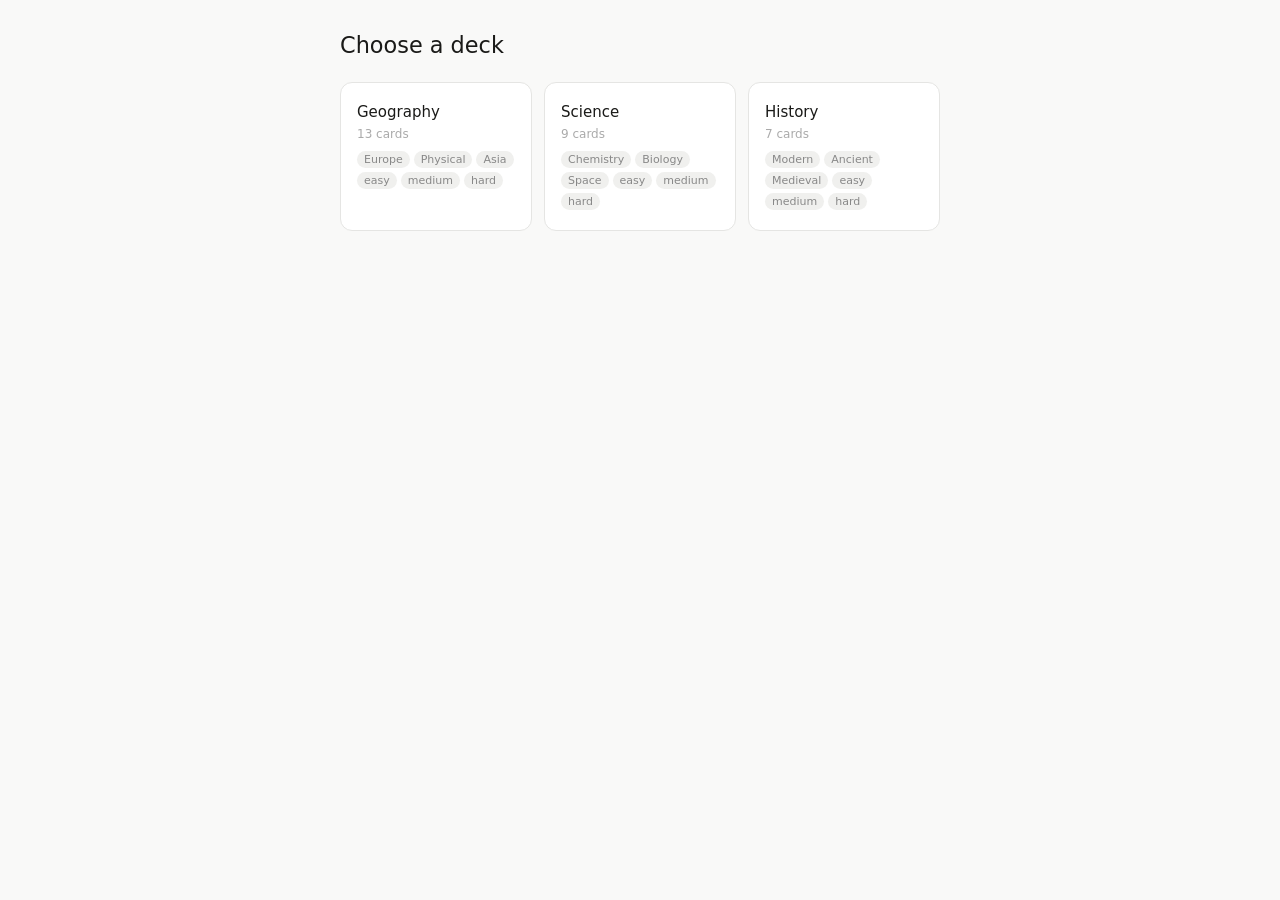
==== index.html @ 51990475 "new update" ====
<!DOCTYPE html>
<html lang="en">
<head>
  <meta charset="UTF-8">
  <meta name="viewport" content="width=device-width, initial-scale=1.0">
  <title>Flashcards</title>
  <link rel="stylesheet" href="style.css">
</head>
<body>
<div id="app">

  <!-- Screen 1: Deck picker -->
  <div id="deckPicker">
    <h1>Choose a deck</h1>
    <div class="deck-grid" id="deckGrid"></div>
  </div>

  <!-- Screen 2: Filter picker -->
  <div id="filterPicker" style="display:none">
    <div class="topbar">
      <button class="back-btn" onclick="showPicker()">← Decks</button>
      <span id="filterDeckTitle"></span>
    </div>
    <div class="filter-section">
      <div class="filter-heading">Group</div>
      <div class="filter-chips" id="groupChips"></div>
    </div>
    <div class="filter-section">
      <div class="filter-heading">Difficulty</div>
      <div class="filter-chips" id="difficultyChips"></div>
    </div>
    <div class="filter-footer">
      <span id="filterCount" class="filter-count"></span>
      <button class="start-btn" id="startBtn" onclick="startFiltered()">Start</button>
    </div>
  </div>

  <!-- Screen 3: Study view -->
  <div id="studyView" style="display:none">
    <div class="topbar">
      <button class="back-btn" onclick="showFilterPicker()">← Filters</button>
      <span id="deckCount"></span>
    </div>
    <div class="progress-wrap">
      <div class="progress-bar"><div class="progress-fill" id="pFill" style="width:0%"></div></div>
      <span class="progress-label" id="pLabel">0 / 0</span>
    </div>
    <div id="cardArea">
      <div class="scene" onclick="flip()">
        <div class="card-inner" id="cardInner">
          <div class="card-face front">
            <div class="card-meta" id="cardMeta"></div>
            <div class="card-label">question</div>
            <div class="card-text" id="frontText"></div>
          </div>
          <div class="card-face back">
            <div class="card-meta"></div>
            <div class="card-label">answer</div>
            <div class="card-text" id="backText"></div>
          </div>
        </div>
      </div>

      <div class="card-actions">
        <button class="thumb-btn" id="thumbUp"   onclick="thumb('up')"   title="Good card">
          <svg width="16" height="16" viewBox="0 0 24 24" fill="none" stroke="currentColor" stroke-width="2" stroke-linecap="round" stroke-linejoin="round"><path d="M14 9V5a3 3 0 0 0-3-3l-4 9v11h11.28a2 2 0 0 0 2-1.7l1.38-9a2 2 0 0 0-2-2.3H14z"/><path d="M7 22H4a2 2 0 0 1-2-2v-7a2 2 0 0 1 2-2h3"/></svg>
        </button>
        <button class="thumb-btn" id="thumbDown" onclick="thumb('down')" title="Flag this card">
          <svg width="16" height="16" viewBox="0 0 24 24" fill="none" stroke="currentColor" stroke-width="2" stroke-linecap="round" stroke-linejoin="round"><path d="M10 15v4a3 3 0 0 0 3 3l4-9V2H5.72a2 2 0 0 0-2 1.7l-1.38 9a2 2 0 0 0 2 2.3H10z"/><path d="M17 2h2.67A2.31 2.31 0 0 1 22 4v7a2.31 2.31 0 0 1-2.33 2H17"/></svg>
        </button>
      </div>

      <div class="flag-panel" id="flagPanel" style="display:none">
        <label class="flag-label">What's wrong with this card?</label>
        <textarea id="flagNote" class="flag-textarea" placeholder="e.g. The answer seems incorrect, or the question is ambiguous…" rows="3"></textarea>
        <div class="flag-actions">
          <button class="flag-cancel" onclick="cancelFlag()">Cancel</button>
          <button class="flag-submit" onclick="submitFlag()">Submit flag</button>
        </div>
      </div>

      <p class="hint" id="hintText">Click the card to reveal the answer</p>
      <div class="controls">
        <button class="nav-btn" id="prevBtn" onclick="prev()">← Prev</button>
        <span id="cardNum"></span>
        <button class="nav-btn" id="nextBtn" onclick="next()">Next →</button>
      </div>
      <div class="rating-row" id="ratingRow" style="display:none">
        <button class="rating-btn hard" onclick="rate('hard')">Hard</button>
        <button class="rating-btn ok"   onclick="rate('ok')">OK</button>
        <button class="rating-btn good" onclick="rate('good')">Got it</button>
      </div>
    </div>

    <div id="summary" style="display:none">
      <div class="summary">
        <h2>Deck complete</h2>
        <p>Here's how you did:</p>
        <div class="stat-grid">
          <div class="stat"><div class="stat-n" id="sGood">0</div><div class="stat-l">Got it</div></div>
          <div class="stat"><div class="stat-n" id="sOk">0</div><div class="stat-l">OK</div></div>
          <div class="stat"><div class="stat-n" id="sHard">0</div><div class="stat-l">Hard</div></div>
        </div>
        <div id="flagSummary" style="display:none">
          <p class="flag-summary-label">You flagged <span id="flagCount">0</span> card(s) for review.</p>
          <button class="export-btn" onclick="exportFlags()">Download flagged cards</button>
        </div>
        <div class="summary-actions">
          <button class="restart-btn" onclick="restart()">Study again</button>
          <button class="restart-btn" onclick="showFilterPicker()">Change filters</button>
          <button class="restart-btn" onclick="showPicker()">All decks</button>
        </div>
      </div>
    </div>
  </div>

</div>
<script src="app.js"></script>
</body>
</html>
---- style.css ----
*, *::before, *::after { box-sizing: border-box; margin: 0; padding: 0; }

body {
  font-family: system-ui, -apple-system, sans-serif;
  background: #f9f9f8;
  color: #1a1a18;
  min-height: 100vh;
  display: flex;
  align-items: flex-start;
  justify-content: center;
  padding: 2rem 1rem;
}

#app { width: 100%; max-width: 600px; }

/* Deck picker */
#deckPicker h1 { font-size: 1.4rem; font-weight: 500; margin-bottom: 1.5rem; }

.deck-grid {
  display: grid;
  grid-template-columns: repeat(auto-fill, minmax(160px, 1fr));
  gap: 12px;
}

.deck-tile {
  border: 1px solid #e5e5e3;
  border-radius: 12px;
  background: #fff;
  padding: 1.25rem 1rem;
  cursor: pointer;
  transition: background 0.15s, border-color 0.15s;
  text-align: left;
}
.deck-tile:hover          { background: #f5f5f3; border-color: #ccc; }
.deck-tile-name           { font-size: 15px; font-weight: 500; color: #1a1a18; margin-bottom: 6px; }
.deck-tile-count          { font-size: 12px; color: #aaa; }
.deck-tile-tags           { display: flex; flex-wrap: wrap; gap: 4px; margin-top: 10px; }
.deck-tile-tag            { font-size: 11px; padding: 2px 7px; border-radius: 20px; background: #f0f0ee; color: #888; }

/* Filter picker */
#filterPicker { }

.filter-section           { margin-bottom: 1.75rem; }
.filter-heading           { font-size: 11px; text-transform: uppercase; letter-spacing: 0.08em; color: #aaa; margin-bottom: 0.6rem; }
.filter-chips             { display: flex; flex-wrap: wrap; gap: 8px; }

.chip {
  padding: 6px 14px;
  border: 1px solid #e5e5e3;
  border-radius: 20px;
  background: #fff;
  color: #555;
  font-size: 13px;
  cursor: pointer;
  transition: all 0.15s;
  user-select: none;
}
.chip:hover               { border-color: #ccc; background: #f5f5f3; }
.chip.selected            { background: #1a1a18; border-color: #1a1a18; color: #fff; }
.chip.diff-easy           { }
.chip.diff-easy.selected  { background: #1D9E75; border-color: #1D9E75; color: #fff; }
.chip.diff-medium.selected{ background: #BA7517; border-color: #BA7517; color: #fff; }
.chip.diff-hard.selected  { background: #D85A30; border-color: #D85A30; color: #fff; }

.filter-footer {
  display: flex;
  align-items: center;
  justify-content: space-between;
  padding-top: 1rem;
  border-top: 1px solid #e5e5e3;
  margin-top: 0.5rem;
}

.filter-count { font-size: 13px; color: #aaa; }
.filter-count span { color: #1a1a18; font-weight: 500; }

.start-btn {
  padding: 9px 28px;
  border: 1px solid #1a1a18;
  border-radius: 8px;
  background: #1a1a18;
  color: #fff;
  font-size: 14px;
  cursor: pointer;
  transition: opacity 0.15s;
}
.start-btn:hover    { opacity: 0.85; }
.start-btn:disabled { opacity: 0.3; cursor: default; }

/* Topbar */
.topbar {
  display: flex;
  align-items: center;
  justify-content: space-between;
  margin-bottom: 1.5rem;
}
.topbar span { font-size: 12px; color: #aaa; }

.back-btn {
  font-size: 14px; padding: 6px 12px;
  border: 1px solid #ddd; border-radius: 8px;
  background: #fff; color: #1a1a18; cursor: pointer;
}
.back-btn:hover { background: #f5f5f3; }

/* Progress bar */
.progress-wrap  { display: flex; align-items: center; gap: 10px; margin-bottom: 1.5rem; }
.progress-bar   { flex: 1; height: 4px; background: #e5e5e3; border-radius: 2px; overflow: hidden; }
.progress-fill  { height: 100%; background: #888; border-radius: 2px; transition: width 0.3s; }
.progress-label { font-size: 12px; color: #888; white-space: nowrap; }

/* Card */
.scene {
  width: 100%; height: 220px;
  perspective: 1000px;
  cursor: pointer;
  margin-bottom: 0.75rem;
}
.card-inner {
  position: relative; width: 100%; height: 100%;
  transform-style: preserve-3d;
  transition: transform 0.5s cubic-bezier(.4,0,.2,1);
}
.card-inner.flipped { transform: rotateY(180deg); }
.card-face {
  position: absolute; inset: 0;
  backface-visibility: hidden; -webkit-backface-visibility: hidden;
  border: 1px solid #e5e5e3; border-radius: 12px; background: #fff;
  display: flex; flex-direction: column;
  align-items: center; justify-content: center;
  padding: 1.5rem 2rem; text-align: center;
}
.card-face.back      { transform: rotateY(180deg); background: #f5f5f3; }
.card-meta           { display: flex; gap: 6px; margin-bottom: 0.6rem; min-height: 20px; }
.card-meta-tag       { font-size: 11px; padding: 2px 8px; border-radius: 20px; background: #f0f0ee; color: #888; }
.card-meta-tag.easy  { background: #e8f8f2; color: #1D9E75; }
.card-meta-tag.medium{ background: #fef3e2; color: #BA7517; }
.card-meta-tag.hard  { background: #fdf0eb; color: #D85A30; }
.card-label          { font-size: 11px; color: #aaa; text-transform: uppercase; letter-spacing: 0.08em; margin-bottom: 0.6rem; }
.card-text           { font-size: 1.2rem; color: #1a1a18; line-height: 1.5; }

/* Thumbs */
.card-actions { display: flex; justify-content: flex-end; gap: 6px; margin-bottom: 0.75rem; }
.thumb-btn {
  width: 32px; height: 32px;
  border: 1px solid #e5e5e3; border-radius: 8px;
  background: #fff; color: #bbb;
  display: flex; align-items: center; justify-content: center;
  cursor: pointer; transition: all 0.15s;
}
.thumb-btn:hover       { border-color: #ccc; color: #888; background: #f5f5f3; }
.thumb-btn.active-up   { border-color: #1D9E75; color: #1D9E75; background: #f0faf6; }
.thumb-btn.active-down { border-color: #D85A30; color: #D85A30; background: #fdf3ef; }

/* Flag panel */
.flag-panel {
  border: 1px solid #e5e5e3; border-radius: 10px;
  background: #fff; padding: 1rem; margin-bottom: 0.75rem;
}
.flag-label    { font-size: 13px; color: #555; display: block; margin-bottom: 8px; }
.flag-textarea {
  width: 100%; font-size: 13px; font-family: inherit;
  border: 1px solid #e5e5e3; border-radius: 8px;
  padding: 8px 10px; resize: vertical; color: #1a1a18;
  background: #f9f9f8; outline: none;
}
.flag-textarea:focus { border-color: #bbb; }
.flag-actions  { display: flex; gap: 8px; justify-content: flex-end; margin-top: 8px; }
.flag-cancel   { font-size: 13px; padding: 6px 14px; border: 1px solid #ddd; border-radius: 7px; background: #fff; color: #888; cursor: pointer; }
.flag-cancel:hover { background: #f5f5f3; }
.flag-submit   { font-size: 13px; padding: 6px 14px; border: 1px solid #D85A30; border-radius: 7px; background: #fff; color: #D85A30; cursor: pointer; }
.flag-submit:hover { background: #fdf3ef; }

/* Hint & nav */
.hint { font-size: 12px; color: #aaa; margin-bottom: 1.25rem; text-align: center; }
.controls { display: flex; align-items: center; justify-content: space-between; margin-bottom: 1.25rem; }
.controls span { font-size: 13px; color: #aaa; }

.nav-btn { padding: 8px 20px; border: 1px solid #ddd; border-radius: 8px; background: #fff; color: #1a1a18; font-size: 14px; cursor: pointer; }
.nav-btn:hover    { background: #f5f5f3; }
.nav-btn:disabled { opacity: 0.35; cursor: default; }

/* Rating */
.rating-row { display: flex; gap: 8px; justify-content: center; margin-bottom: 1.5rem; }
.rating-btn { flex: 1; padding: 8px 0; border: 1px solid #ddd; border-radius: 8px; background: #fff; color: #888; font-size: 13px; cursor: pointer; }
.rating-btn:hover  { background: #f5f5f3; }
.rating-btn.hard   { border-color: #D85A30; color: #D85A30; }
.rating-btn.ok     { border-color: #BA7517; color: #BA7517; }
.rating-btn.good   { border-color: #1D9E75; color: #1D9E75; }

/* Summary */
.summary               { text-align: center; padding: 2rem 1rem; }
.summary h2            { font-size: 1.25rem; font-weight: 500; margin-bottom: 0.5rem; }
.summary p             { font-size: 14px; color: #888; margin-bottom: 1.5rem; }
.stat-grid             { display: grid; grid-template-columns: repeat(3, 1fr); gap: 10px; margin-bottom: 1.5rem; }
.stat                  { background: #f5f5f3; border-radius: 8px; padding: 0.75rem; text-align: center; }
.stat-n                { font-size: 1.5rem; font-weight: 500; }
.stat-l                { font-size: 12px; color: #888; margin-top: 2px; }
.flag-summary-label    { font-size: 13px; color: #D85A30; margin-bottom: 0.75rem; }
.export-btn            { display: inline-block; margin-bottom: 1.25rem; padding: 8px 20px; border: 1px solid #D85A30; border-radius: 8px; background: #fff; color: #D85A30; font-size: 13px; cursor: pointer; }
.export-btn:hover      { background: #fdf3ef; }
.summary-actions       { display: flex; gap: 8px; justify-content: center; flex-wrap: wrap; }
.restart-btn           { padding: 10px 20px; border: 1px solid #ddd; border-radius: 8px; background: #fff; font-size: 14px; cursor: pointer; }
.restart-btn:hover     { background: #f5f5f3; }

.error { text-align: center; padding: 3rem 1rem; color: #D85A30; font-size: 14px; }
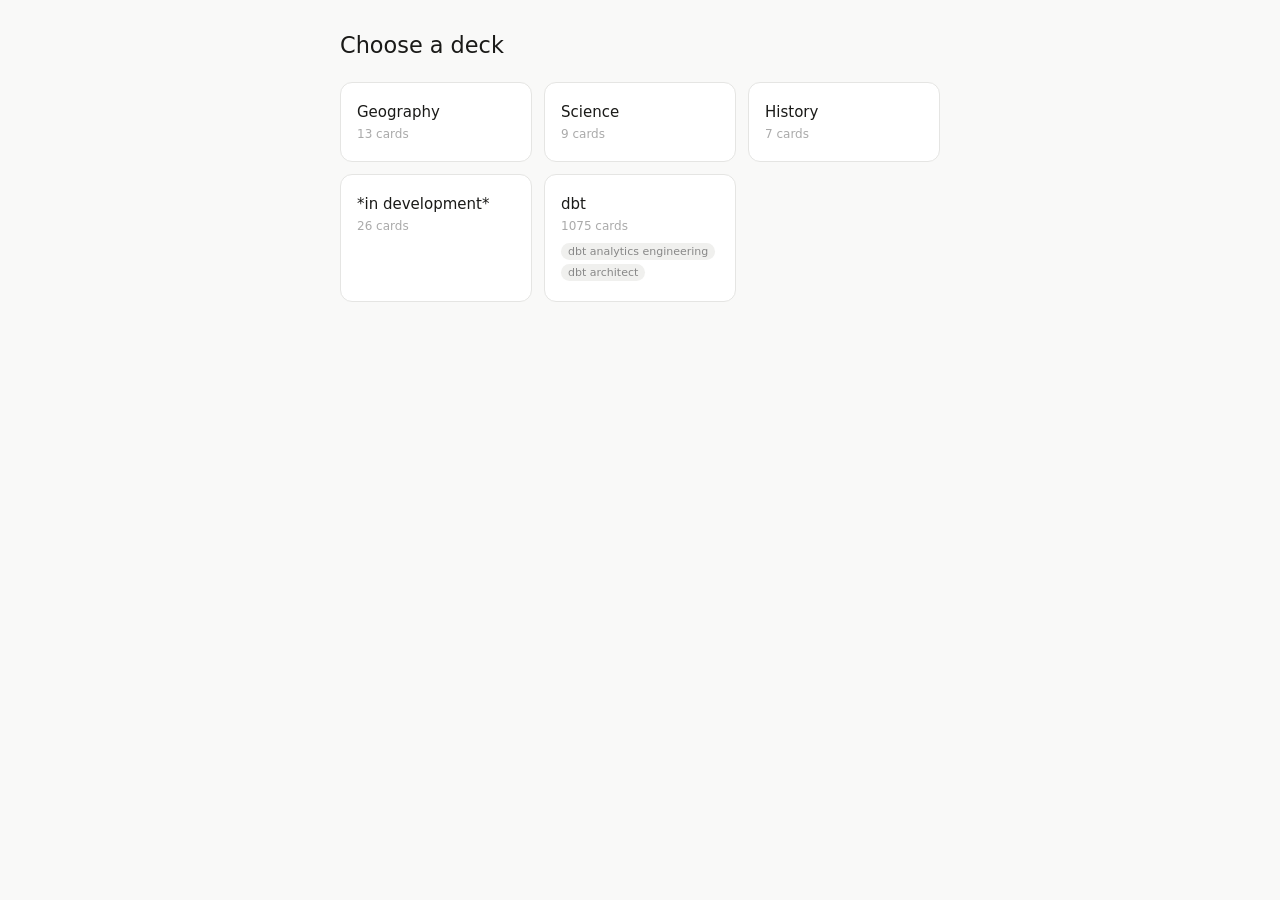
==== commit 6de00054: "full update of all files - shuffle, additional categories and new questions" ====
--- a/index.html
+++ b/index.html
@@ -15,13 +15,27 @@
     <div class="deck-grid" id="deckGrid"></div>
   </div>
 
-  <!-- Screen 2: Filter picker -->
+  <!-- Screen 2: Certification picker (only shown if certifications exist) -->
+  <div id="certPicker" style="display:none">
+    <div class="topbar">
+      <button class="back-btn" onclick="showPicker()">← Decks</button>
+      <span id="certDeckTitle"></span>
+    </div>
+    <h2 class="screen-heading">Choose a certification</h2>
+    <div class="cert-grid" id="certGrid"></div>
+  </div>
+
+  <!-- Screen 3: Filter picker -->
   <div id="filterPicker" style="display:none">
     <div class="topbar">
-      <button class="back-btn" onclick="showPicker()">← Decks</button>
+      <button class="back-btn" id="filterBackBtn" onclick="filterBack()">← Back</button>
       <span id="filterDeckTitle"></span>
     </div>
-    <div class="filter-section">
+    <div class="filter-section" id="categorySection">
+      <div class="filter-heading">Category</div>
+      <div class="filter-chips" id="categoryChips"></div>
+    </div>
+    <div class="filter-section" id="groupSection">
       <div class="filter-heading">Group</div>
       <div class="filter-chips" id="groupChips"></div>
     </div>
@@ -35,7 +49,7 @@
     </div>
   </div>
 
-  <!-- Screen 3: Study view -->
+  <!-- Screen 4: Study view -->
   <div id="studyView" style="display:none">
     <div class="topbar">
       <button class="back-btn" onclick="showFilterPicker()">← Filters</button>
--- a/style.css
+++ b/style.css
@@ -14,7 +14,8 @@
 #app { width: 100%; max-width: 600px; }
 
 /* Deck picker */
-#deckPicker h1 { font-size: 1.4rem; font-weight: 500; margin-bottom: 1.5rem; }
+#deckPicker h1       { font-size: 1.4rem; font-weight: 500; margin-bottom: 1.5rem; }
+.screen-heading      { font-size: 1.1rem; font-weight: 500; margin-bottom: 1.25rem; }
 
 .deck-grid {
   display: grid;
@@ -23,87 +24,75 @@
 }
 
 .deck-tile {
-  border: 1px solid #e5e5e3;
-  border-radius: 12px;
-  background: #fff;
-  padding: 1.25rem 1rem;
-  cursor: pointer;
-  transition: background 0.15s, border-color 0.15s;
-  text-align: left;
+  border: 1px solid #e5e5e3; border-radius: 12px;
+  background: #fff; padding: 1.25rem 1rem;
+  cursor: pointer; transition: background 0.15s, border-color 0.15s; text-align: left;
 }
-.deck-tile:hover          { background: #f5f5f3; border-color: #ccc; }
-.deck-tile-name           { font-size: 15px; font-weight: 500; color: #1a1a18; margin-bottom: 6px; }
-.deck-tile-count          { font-size: 12px; color: #aaa; }
-.deck-tile-tags           { display: flex; flex-wrap: wrap; gap: 4px; margin-top: 10px; }
-.deck-tile-tag            { font-size: 11px; padding: 2px 7px; border-radius: 20px; background: #f0f0ee; color: #888; }
+.deck-tile:hover      { background: #f5f5f3; border-color: #ccc; }
+.deck-tile-name       { font-size: 15px; font-weight: 500; color: #1a1a18; margin-bottom: 6px; }
+.deck-tile-count      { font-size: 12px; color: #aaa; }
+.deck-tile-tags       { display: flex; flex-wrap: wrap; gap: 4px; margin-top: 10px; }
+.deck-tile-tag        { font-size: 11px; padding: 2px 7px; border-radius: 20px; background: #f0f0ee; color: #888; }
+
+/* Certification picker */
+.cert-grid {
+  display: grid;
+  grid-template-columns: repeat(auto-fill, minmax(180px, 1fr));
+  gap: 12px;
+}
+
+.cert-tile {
+  border: 1px solid #e5e5e3; border-radius: 12px;
+  background: #fff; padding: 1.25rem 1rem;
+  cursor: pointer; transition: background 0.15s, border-color 0.15s; text-align: left;
+}
+.cert-tile:hover       { background: #f5f5f3; border-color: #ccc; }
+.cert-tile-name        { font-size: 15px; font-weight: 500; color: #1a1a18; margin-bottom: 6px; }
+.cert-tile-count       { font-size: 12px; color: #aaa; }
 
 /* Filter picker */
-#filterPicker { }
-
-.filter-section           { margin-bottom: 1.75rem; }
-.filter-heading           { font-size: 11px; text-transform: uppercase; letter-spacing: 0.08em; color: #aaa; margin-bottom: 0.6rem; }
-.filter-chips             { display: flex; flex-wrap: wrap; gap: 8px; }
+.filter-section        { margin-bottom: 1.75rem; }
+.filter-heading        { font-size: 11px; text-transform: uppercase; letter-spacing: 0.08em; color: #aaa; margin-bottom: 0.6rem; }
+.filter-chips          { display: flex; flex-wrap: wrap; gap: 8px; }
 
 .chip {
-  padding: 6px 14px;
-  border: 1px solid #e5e5e3;
-  border-radius: 20px;
-  background: #fff;
-  color: #555;
-  font-size: 13px;
-  cursor: pointer;
-  transition: all 0.15s;
-  user-select: none;
+  padding: 6px 14px; border: 1px solid #e5e5e3; border-radius: 20px;
+  background: #fff; color: #555; font-size: 13px;
+  cursor: pointer; transition: all 0.15s; user-select: none;
 }
 .chip:hover               { border-color: #ccc; background: #f5f5f3; }
 .chip.selected            { background: #1a1a18; border-color: #1a1a18; color: #fff; }
-.chip.diff-easy           { }
 .chip.diff-easy.selected  { background: #1D9E75; border-color: #1D9E75; color: #fff; }
 .chip.diff-medium.selected{ background: #BA7517; border-color: #BA7517; color: #fff; }
 .chip.diff-hard.selected  { background: #D85A30; border-color: #D85A30; color: #fff; }
 
 .filter-footer {
-  display: flex;
-  align-items: center;
-  justify-content: space-between;
-  padding-top: 1rem;
-  border-top: 1px solid #e5e5e3;
-  margin-top: 0.5rem;
+  display: flex; align-items: center; justify-content: space-between;
+  padding-top: 1rem; border-top: 1px solid #e5e5e3; margin-top: 0.5rem;
 }
-
-.filter-count { font-size: 13px; color: #aaa; }
+.filter-count      { font-size: 13px; color: #aaa; }
 .filter-count span { color: #1a1a18; font-weight: 500; }
 
 .start-btn {
-  padding: 9px 28px;
-  border: 1px solid #1a1a18;
-  border-radius: 8px;
-  background: #1a1a18;
-  color: #fff;
-  font-size: 14px;
-  cursor: pointer;
-  transition: opacity 0.15s;
+  padding: 9px 28px; border: 1px solid #1a1a18; border-radius: 8px;
+  background: #1a1a18; color: #fff; font-size: 14px; cursor: pointer; transition: opacity 0.15s;
 }
 .start-btn:hover    { opacity: 0.85; }
 .start-btn:disabled { opacity: 0.3; cursor: default; }
 
 /* Topbar */
 .topbar {
-  display: flex;
-  align-items: center;
-  justify-content: space-between;
-  margin-bottom: 1.5rem;
+  display: flex; align-items: center; justify-content: space-between; margin-bottom: 1.5rem;
 }
 .topbar span { font-size: 12px; color: #aaa; }
 
 .back-btn {
-  font-size: 14px; padding: 6px 12px;
-  border: 1px solid #ddd; border-radius: 8px;
-  background: #fff; color: #1a1a18; cursor: pointer;
+  font-size: 14px; padding: 6px 12px; border: 1px solid #ddd;
+  border-radius: 8px; background: #fff; color: #1a1a18; cursor: pointer;
 }
 .back-btn:hover { background: #f5f5f3; }
 
-/* Progress bar */
+/* Progress */
 .progress-wrap  { display: flex; align-items: center; gap: 10px; margin-bottom: 1.5rem; }
 .progress-bar   { flex: 1; height: 4px; background: #e5e5e3; border-radius: 2px; overflow: hidden; }
 .progress-fill  { height: 100%; background: #888; border-radius: 2px; transition: width 0.3s; }
@@ -111,10 +100,8 @@
 
 /* Card */
 .scene {
-  width: 100%; height: 220px;
-  perspective: 1000px;
-  cursor: pointer;
-  margin-bottom: 0.75rem;
+  width: 100%; height: 220px; perspective: 1000px;
+  cursor: pointer; margin-bottom: 0.75rem;
 }
 .card-inner {
   position: relative; width: 100%; height: 100%;
@@ -130,20 +117,19 @@
   align-items: center; justify-content: center;
   padding: 1.5rem 2rem; text-align: center;
 }
-.card-face.back      { transform: rotateY(180deg); background: #f5f5f3; }
-.card-meta           { display: flex; gap: 6px; margin-bottom: 0.6rem; min-height: 20px; }
-.card-meta-tag       { font-size: 11px; padding: 2px 8px; border-radius: 20px; background: #f0f0ee; color: #888; }
-.card-meta-tag.easy  { background: #e8f8f2; color: #1D9E75; }
-.card-meta-tag.medium{ background: #fef3e2; color: #BA7517; }
-.card-meta-tag.hard  { background: #fdf0eb; color: #D85A30; }
-.card-label          { font-size: 11px; color: #aaa; text-transform: uppercase; letter-spacing: 0.08em; margin-bottom: 0.6rem; }
-.card-text           { font-size: 1.2rem; color: #1a1a18; line-height: 1.5; }
+.card-face.back       { transform: rotateY(180deg); background: #f5f5f3; }
+.card-meta            { display: flex; gap: 6px; margin-bottom: 0.6rem; min-height: 20px; flex-wrap: wrap; justify-content: center; }
+.card-meta-tag        { font-size: 11px; padding: 2px 8px; border-radius: 20px; background: #f0f0ee; color: #888; }
+.card-meta-tag.easy   { background: #e8f8f2; color: #1D9E75; }
+.card-meta-tag.medium { background: #fef3e2; color: #BA7517; }
+.card-meta-tag.hard   { background: #fdf0eb; color: #D85A30; }
+.card-label           { font-size: 11px; color: #aaa; text-transform: uppercase; letter-spacing: 0.08em; margin-bottom: 0.6rem; }
+.card-text            { font-size: 1.1rem; color: #1a1a18; line-height: 1.5; }
 
 /* Thumbs */
 .card-actions { display: flex; justify-content: flex-end; gap: 6px; margin-bottom: 0.75rem; }
 .thumb-btn {
-  width: 32px; height: 32px;
-  border: 1px solid #e5e5e3; border-radius: 8px;
+  width: 32px; height: 32px; border: 1px solid #e5e5e3; border-radius: 8px;
   background: #fff; color: #bbb;
   display: flex; align-items: center; justify-content: center;
   cursor: pointer; transition: all 0.15s;
@@ -189,18 +175,18 @@
 .rating-btn.good   { border-color: #1D9E75; color: #1D9E75; }
 
 /* Summary */
-.summary               { text-align: center; padding: 2rem 1rem; }
-.summary h2            { font-size: 1.25rem; font-weight: 500; margin-bottom: 0.5rem; }
-.summary p             { font-size: 14px; color: #888; margin-bottom: 1.5rem; }
-.stat-grid             { display: grid; grid-template-columns: repeat(3, 1fr); gap: 10px; margin-bottom: 1.5rem; }
-.stat                  { background: #f5f5f3; border-radius: 8px; padding: 0.75rem; text-align: center; }
-.stat-n                { font-size: 1.5rem; font-weight: 500; }
-.stat-l                { font-size: 12px; color: #888; margin-top: 2px; }
-.flag-summary-label    { font-size: 13px; color: #D85A30; margin-bottom: 0.75rem; }
-.export-btn            { display: inline-block; margin-bottom: 1.25rem; padding: 8px 20px; border: 1px solid #D85A30; border-radius: 8px; background: #fff; color: #D85A30; font-size: 13px; cursor: pointer; }
-.export-btn:hover      { background: #fdf3ef; }
-.summary-actions       { display: flex; gap: 8px; justify-content: center; flex-wrap: wrap; }
-.restart-btn           { padding: 10px 20px; border: 1px solid #ddd; border-radius: 8px; background: #fff; font-size: 14px; cursor: pointer; }
-.restart-btn:hover     { background: #f5f5f3; }
+.summary             { text-align: center; padding: 2rem 1rem; }
+.summary h2          { font-size: 1.25rem; font-weight: 500; margin-bottom: 0.5rem; }
+.summary p           { font-size: 14px; color: #888; margin-bottom: 1.5rem; }
+.stat-grid           { display: grid; grid-template-columns: repeat(3, 1fr); gap: 10px; margin-bottom: 1.5rem; }
+.stat                { background: #f5f5f3; border-radius: 8px; padding: 0.75rem; text-align: center; }
+.stat-n              { font-size: 1.5rem; font-weight: 500; }
+.stat-l              { font-size: 12px; color: #888; margin-top: 2px; }
+.flag-summary-label  { font-size: 13px; color: #D85A30; margin-bottom: 0.75rem; }
+.export-btn          { display: inline-block; margin-bottom: 1.25rem; padding: 8px 20px; border: 1px solid #D85A30; border-radius: 8px; background: #fff; color: #D85A30; font-size: 13px; cursor: pointer; }
+.export-btn:hover    { background: #fdf3ef; }
+.summary-actions     { display: flex; gap: 8px; justify-content: center; flex-wrap: wrap; }
+.restart-btn         { padding: 10px 20px; border: 1px solid #ddd; border-radius: 8px; background: #fff; font-size: 14px; cursor: pointer; }
+.restart-btn:hover   { background: #f5f5f3; }
 
 .error { text-align: center; padding: 3rem 1rem; color: #D85A30; font-size: 14px; }
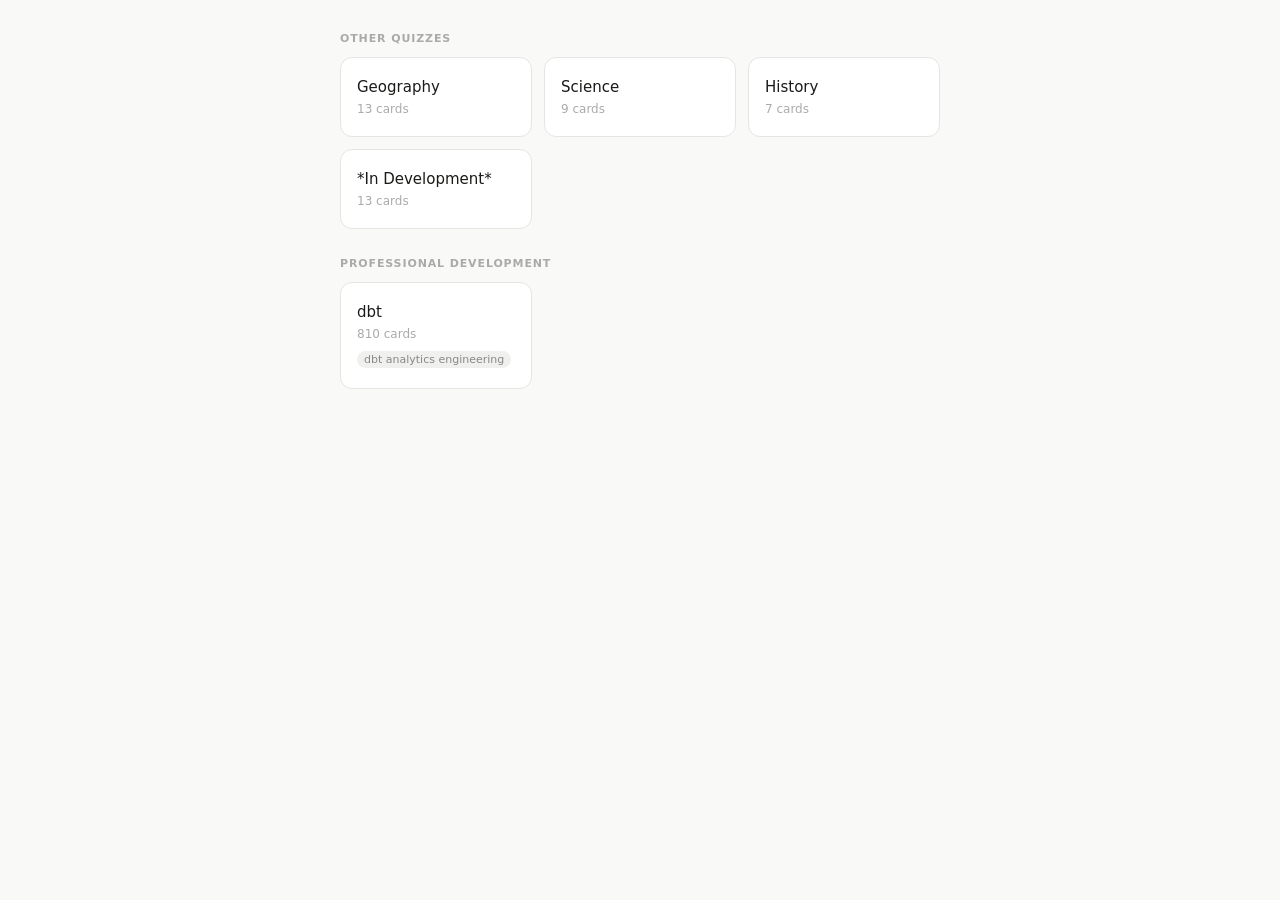
==== commit 5458d581: "remove old questions - update design" ====
--- a/index.html
+++ b/index.html
@@ -11,8 +11,7 @@
 
   <!-- Screen 1: Deck picker -->
   <div id="deckPicker">
-    <h1>Choose a deck</h1>
-    <div class="deck-grid" id="deckGrid"></div>
+    <div id="deckGrid"></div>
   </div>
 
   <!-- Screen 2: Certification picker (only shown if certifications exist) -->
@@ -57,20 +56,21 @@
     </div>
     <div class="progress-wrap">
       <div class="progress-bar"><div class="progress-fill" id="pFill" style="width:0%"></div></div>
-      <span class="progress-label" id="pLabel">0 / 0</span>
+      <span class="progress-label" id="pLabel">0 / 0 attempted</span>
     </div>
+    <div class="progress-breakdown" id="pBreakdown"></div>
     <div id="cardArea">
       <div class="scene" onclick="flip()">
         <div class="card-inner" id="cardInner">
           <div class="card-face front">
-            <div class="card-meta" id="cardMeta"></div>
             <div class="card-label">question</div>
             <div class="card-text" id="frontText"></div>
+            <div class="card-meta" id="cardMeta"></div>
           </div>
           <div class="card-face back">
-            <div class="card-meta"></div>
             <div class="card-label">answer</div>
             <div class="card-text" id="backText"></div>
+            <div class="card-meta card-meta-back"></div>
           </div>
         </div>
       </div>
@@ -100,9 +100,9 @@
         <button class="nav-btn" id="nextBtn" onclick="next()">Next →</button>
       </div>
       <div class="rating-row" id="ratingRow" style="display:none">
-        <button class="rating-btn hard" onclick="rate('hard')">Hard</button>
-        <button class="rating-btn ok"   onclick="rate('ok')">OK</button>
-        <button class="rating-btn good" onclick="rate('good')">Got it</button>
+        <button class="rating-btn Good" onclick="rate('Good')">Got it</button>
+        <button class="rating-btn Ok"   onclick="rate('Ok')">OK</button>
+        <button class="rating-btn Hard" onclick="rate('Hard')">Hard</button>
       </div>
     </div>
 
--- a/style.css
+++ b/style.css
@@ -14,13 +14,14 @@
 #app { width: 100%; max-width: 600px; }
 
 /* Deck picker */
-#deckPicker h1       { font-size: 1.4rem; font-weight: 500; margin-bottom: 1.5rem; }
-.screen-heading      { font-size: 1.1rem; font-weight: 500; margin-bottom: 1.25rem; }
-
-.deck-grid {
+#deckPicker                { }
+.deck-section-heading      { font-size: 11px; text-transform: uppercase; letter-spacing: 0.08em; color: #aaa; margin-bottom: 0.75rem; margin-top: 1.75rem; }
+.deck-section-heading:first-child { margin-top: 0; }
+.deck-grid-row {
   display: grid;
   grid-template-columns: repeat(auto-fill, minmax(160px, 1fr));
   gap: 12px;
+  margin-bottom: 0.5rem;
 }
 
 .deck-tile {
@@ -53,18 +54,20 @@
 /* Filter picker */
 .filter-section        { margin-bottom: 1.75rem; }
 .filter-heading        { font-size: 11px; text-transform: uppercase; letter-spacing: 0.08em; color: #aaa; margin-bottom: 0.6rem; }
-.filter-chips          { display: flex; flex-wrap: wrap; gap: 8px; }
+.filter-chips          { display: grid; grid-template-columns: repeat(auto-fill, minmax(140px, 1fr)); gap: 8px; }
 
 .chip {
-  padding: 6px 14px; border: 1px solid #e5e5e3; border-radius: 20px;
-  background: #fff; color: #555; font-size: 13px;
+  padding: 0.75rem 1rem;
+  border: 1px solid #e5e5e3; border-radius: 10px;
+  background: #fff; color: #1a1a18; font-size: 13px;
   cursor: pointer; transition: all 0.15s; user-select: none;
+  text-align: left;
 }
 .chip:hover               { border-color: #ccc; background: #f5f5f3; }
 .chip.selected            { background: #1a1a18; border-color: #1a1a18; color: #fff; }
-.chip.diff-easy.selected  { background: #1D9E75; border-color: #1D9E75; color: #fff; }
-.chip.diff-medium.selected{ background: #BA7517; border-color: #BA7517; color: #fff; }
-.chip.diff-hard.selected  { background: #D85A30; border-color: #D85A30; color: #fff; }
+.chip.diff-Easy.selected  { background: #1D9E75; border-color: #1D9E75; color: #fff; }
+.chip.diff-Medium.selected{ background: #BA7517; border-color: #BA7517; color: #fff; }
+.chip.diff-Hard.selected  { background: #D85A30; border-color: #D85A30; color: #fff; }
 
 .filter-footer {
   display: flex; align-items: center; justify-content: space-between;
@@ -93,10 +96,11 @@
 .back-btn:hover { background: #f5f5f3; }
 
 /* Progress */
-.progress-wrap  { display: flex; align-items: center; gap: 10px; margin-bottom: 1.5rem; }
+.progress-wrap  { display: flex; align-items: center; gap: 10px; margin-bottom: 0.4rem; }
 .progress-bar   { flex: 1; height: 4px; background: #e5e5e3; border-radius: 2px; overflow: hidden; }
 .progress-fill  { height: 100%; background: #888; border-radius: 2px; transition: width 0.3s; }
-.progress-label { font-size: 12px; color: #888; white-space: nowrap; }
+.progress-label    { font-size: 12px; color: #888; white-space: nowrap; }
+.progress-breakdown { font-size: 11px; color: #bbb; text-align: right; margin-top: 4px; margin-bottom: 1rem; min-height: 16px; }
 
 /* Card */
 .scene {
@@ -115,15 +119,15 @@
   border: 1px solid #e5e5e3; border-radius: 12px; background: #fff;
   display: flex; flex-direction: column;
   align-items: center; justify-content: center;
-  padding: 1.5rem 2rem; text-align: center;
+  padding: 1.25rem 2rem 0.75rem; text-align: center;
 }
 .card-face.back       { transform: rotateY(180deg); background: #f5f5f3; }
-.card-meta            { display: flex; gap: 6px; margin-bottom: 0.6rem; min-height: 20px; flex-wrap: wrap; justify-content: center; }
-.card-meta-tag        { font-size: 11px; padding: 2px 8px; border-radius: 20px; background: #f0f0ee; color: #888; }
-.card-meta-tag.easy   { background: #e8f8f2; color: #1D9E75; }
-.card-meta-tag.medium { background: #fef3e2; color: #BA7517; }
-.card-meta-tag.hard   { background: #fdf0eb; color: #D85A30; }
-.card-label           { font-size: 11px; color: #aaa; text-transform: uppercase; letter-spacing: 0.08em; margin-bottom: 0.6rem; }
+.card-meta            { display: flex; gap: 4px; margin-top: auto; padding-top: 0.5rem; flex-wrap: wrap; justify-content: center; min-height: 18px; }
+.card-meta-tag        { font-size: 10px; padding: 1px 6px; border-radius: 20px; background: #f0f0ee; color: #aaa; }
+.card-meta-tag.Easy   { background: #e8f8f2; color: #1D9E75; }
+.card-meta-tag.Medium { background: #fef3e2; color: #BA7517; }
+.card-meta-tag.Hard   { background: #fdf0eb; color: #D85A30; }
+.card-label           { font-size: 11px; color: #aaa; text-transform: uppercase; letter-spacing: 0.08em; margin-bottom: 0.5rem; }
 .card-text            { font-size: 1.1rem; color: #1a1a18; line-height: 1.5; }
 
 /* Thumbs */
@@ -170,9 +174,9 @@
 .rating-row { display: flex; gap: 8px; justify-content: center; margin-bottom: 1.5rem; }
 .rating-btn { flex: 1; padding: 8px 0; border: 1px solid #ddd; border-radius: 8px; background: #fff; color: #888; font-size: 13px; cursor: pointer; }
 .rating-btn:hover  { background: #f5f5f3; }
-.rating-btn.hard   { border-color: #D85A30; color: #D85A30; }
-.rating-btn.ok     { border-color: #BA7517; color: #BA7517; }
-.rating-btn.good   { border-color: #1D9E75; color: #1D9E75; }
+.rating-btn.Hard   { border-color: #D85A30; color: #D85A30; }
+.rating-btn.Ok     { border-color: #BA7517; color: #BA7517; }
+.rating-btn.Good   { border-color: #1D9E75; color: #1D9E75; }
 
 /* Summary */
 .summary             { text-align: center; padding: 2rem 1rem; }
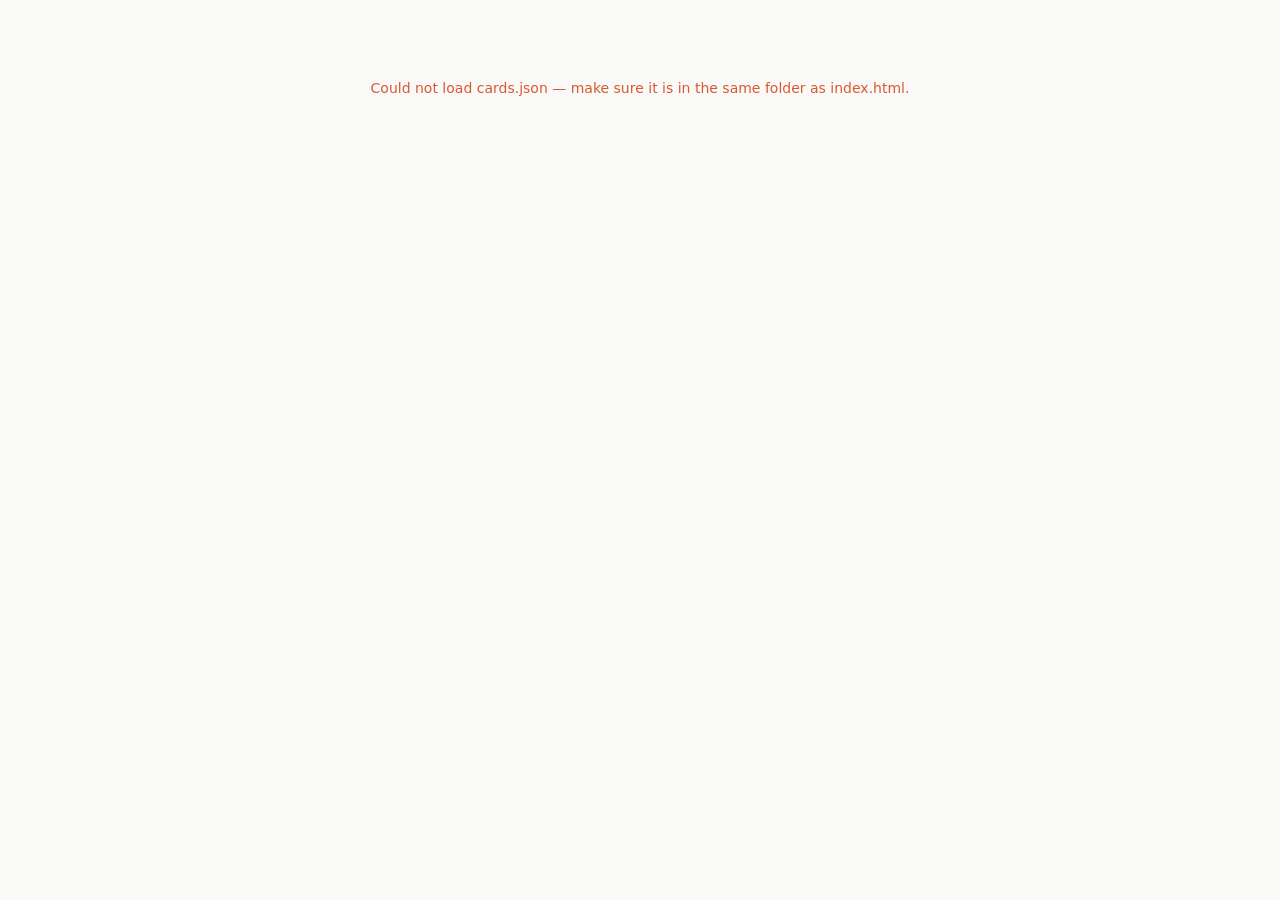
==== commit a7b883bb: "update to design, data engineering concept deck release" ====
--- a/index.html
+++ b/index.html
@@ -43,7 +43,10 @@
       <div class="filter-chips" id="difficultyChips"></div>
     </div>
     <div class="filter-footer">
-      <span id="filterCount" class="filter-count"></span>
+      <div class="filter-count-wrap">
+        <span id="filterCount" class="filter-count"></span>
+      </div>
+      <div class="deck-size-row" id="deckSizeRow"></div>
       <button class="start-btn" id="startBtn" onclick="startFiltered()">Start</button>
     </div>
   </div>
--- a/style.css
+++ b/style.css
@@ -70,15 +70,27 @@
 .chip.diff-Hard.selected  { background: #D85A30; border-color: #D85A30; color: #fff; }
 
 .filter-footer {
-  display: flex; align-items: center; justify-content: space-between;
+  display: flex; flex-direction: column; gap: 12px;
   padding-top: 1rem; border-top: 1px solid #e5e5e3; margin-top: 0.5rem;
 }
+.filter-count-wrap { display: flex; align-items: center; }
 .filter-count      { font-size: 13px; color: #aaa; }
 .filter-count span { color: #1a1a18; font-weight: 500; }
 
+.deck-size-row     { display: flex; gap: 8px; flex-wrap: wrap; }
+.size-tile {
+  padding: 7px 16px;
+  border: 1px solid #e5e5e3; border-radius: 10px;
+  background: #fff; color: #1a1a18; font-size: 13px;
+  cursor: pointer; transition: all 0.15s; user-select: none;
+}
+.size-tile:hover   { border-color: #ccc; background: #f5f5f3; }
+.size-tile.selected { background: #1a1a18; border-color: #1a1a18; color: #fff; }
+
 .start-btn {
   padding: 9px 28px; border: 1px solid #1a1a18; border-radius: 8px;
-  background: #1a1a18; color: #fff; font-size: 14px; cursor: pointer; transition: opacity 0.15s;
+  background: #1a1a18; color: #fff; font-size: 14px; cursor: pointer;
+  transition: opacity 0.15s; align-self: flex-end;
 }
 .start-btn:hover    { opacity: 0.85; }
 .start-btn:disabled { opacity: 0.3; cursor: default; }
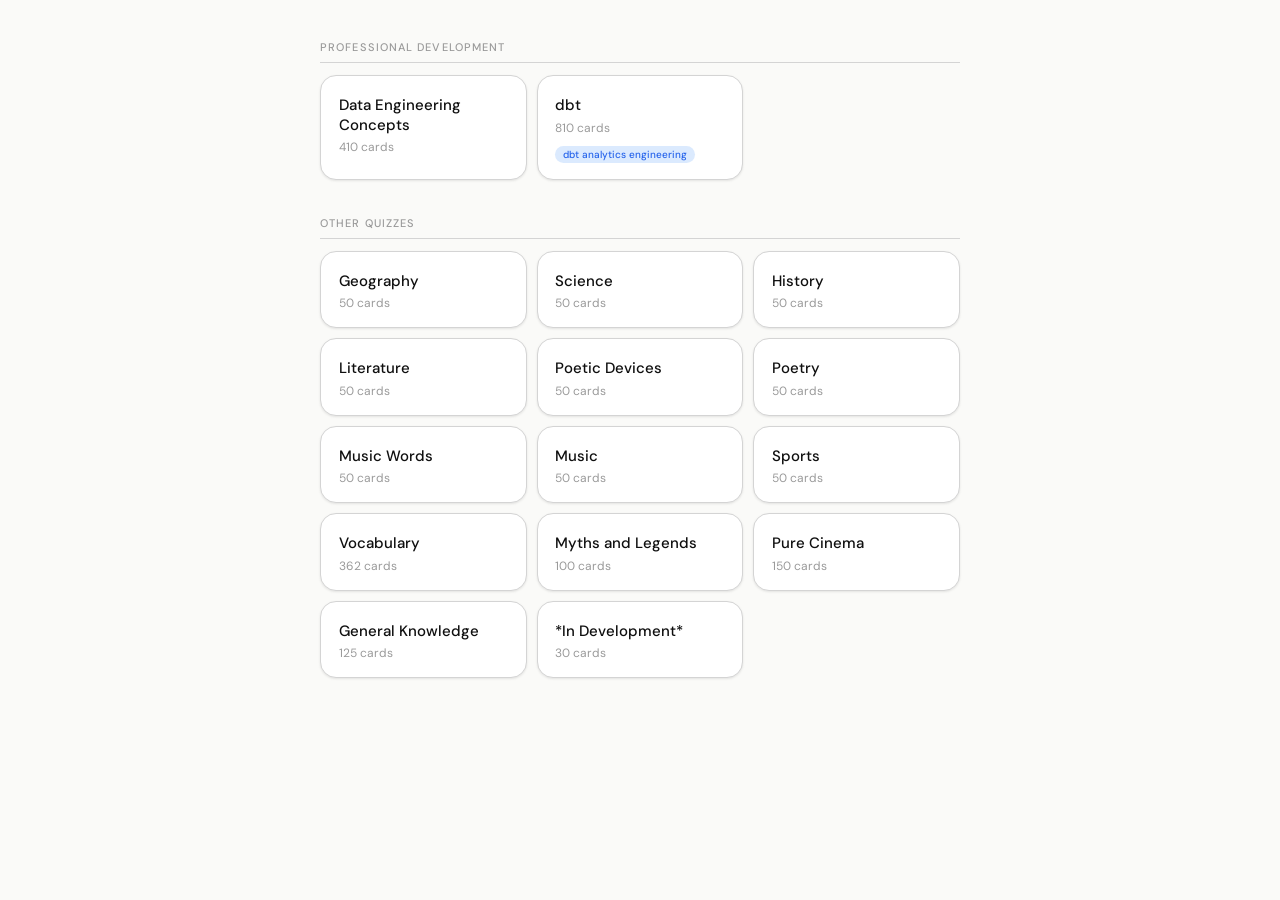
==== commit d787566b: "update to design" ====
--- a/index.html
+++ b/index.html
@@ -4,6 +4,9 @@
   <meta charset="UTF-8">
   <meta name="viewport" content="width=device-width, initial-scale=1.0">
   <title>Flashcards</title>
+  <link rel="preconnect" href="https://fonts.googleapis.com">
+  <link rel="preconnect" href="https://fonts.gstatic.com" crossorigin>
+  <link href="https://fonts.googleapis.com/css2?family=DM+Serif+Display&family=DM+Sans:wght@300;400;500&display=swap" rel="stylesheet">
   <link rel="stylesheet" href="style.css">
 </head>
 <body>
--- a/style.css
+++ b/style.css
@@ -1,208 +1,345 @@
+@import url('https://fonts.googleapis.com/css2?family=DM+Serif+Display&family=DM+Sans:wght@300;400;500&display=swap');
+
 *, *::before, *::after { box-sizing: border-box; margin: 0; padding: 0; }
 
+:root {
+  --ink:        #0f0f0f;
+  --ink-mid:    #4a4a4a;
+  --ink-soft:   #9a9a9a;
+  --ink-faint:  #d4d4d4;
+  --surface:    #fafaf8;
+  --card:       #ffffff;
+  --card-back:  #f4f3ef;
+  --accent:     #2563eb;
+  --accent-dim: #dbeafe;
+  --green:      #059669; --green-dim: #d1fae5;
+  --amber:      #d97706; --amber-dim: #fef3c7;
+  --red:        #dc2626; --red-dim:   #fee2e2;
+  --radius-sm:  8px;
+  --radius-md:  12px;
+  --radius-lg:  16px;
+  --radius-xl:  24px;
+  --shadow-sm:  0 1px 3px rgba(0,0,0,0.06), 0 1px 2px rgba(0,0,0,0.04);
+  --shadow-md:  0 4px 16px rgba(0,0,0,0.08), 0 1px 4px rgba(0,0,0,0.04);
+  --shadow-lg:  0 8px 32px rgba(0,0,0,0.10), 0 2px 8px rgba(0,0,0,0.05);
+}
+
 body {
-  font-family: system-ui, -apple-system, sans-serif;
-  background: #f9f9f8;
-  color: #1a1a18;
+  font-family: 'DM Sans', sans-serif;
+  background: var(--surface);
+  color: var(--ink);
   min-height: 100vh;
   display: flex;
   align-items: flex-start;
   justify-content: center;
-  padding: 2rem 1rem;
-}
-
-#app { width: 100%; max-width: 600px; }
-
-/* Deck picker */
-#deckPicker                { }
-.deck-section-heading      { font-size: 11px; text-transform: uppercase; letter-spacing: 0.08em; color: #aaa; margin-bottom: 0.75rem; margin-top: 1.75rem; }
+  padding: 2.5rem 1.25rem 4rem;
+}
+
+#app { width: 100%; max-width: 640px; }
+
+/* ── Typography ──────────────────────────────────────────────── */
+.serif { font-family: 'DM Serif Display', serif; }
+
+.label {
+  font-size: 11px;
+  font-weight: 500;
+  text-transform: uppercase;
+  letter-spacing: 0.1em;
+  color: var(--ink-soft);
+}
+
+/* ── Deck picker ─────────────────────────────────────────────── */
+.deck-section-heading {
+  font-size: 11px;
+  font-weight: 500;
+  text-transform: uppercase;
+  letter-spacing: 0.1em;
+  color: var(--ink-soft);
+  margin-bottom: 0.75rem;
+  margin-top: 2.25rem;
+  padding-bottom: 0.5rem;
+  border-bottom: 1px solid var(--ink-faint);
+}
 .deck-section-heading:first-child { margin-top: 0; }
+
 .deck-grid-row {
   display: grid;
-  grid-template-columns: repeat(auto-fill, minmax(160px, 1fr));
-  gap: 12px;
-  margin-bottom: 0.5rem;
+  grid-template-columns: repeat(auto-fill, minmax(175px, 1fr));
+  gap: 10px;
+  margin-bottom: 0.25rem;
 }
 
 .deck-tile {
-  border: 1px solid #e5e5e3; border-radius: 12px;
-  background: #fff; padding: 1.25rem 1rem;
-  cursor: pointer; transition: background 0.15s, border-color 0.15s; text-align: left;
-}
-.deck-tile:hover      { background: #f5f5f3; border-color: #ccc; }
-.deck-tile-name       { font-size: 15px; font-weight: 500; color: #1a1a18; margin-bottom: 6px; }
-.deck-tile-count      { font-size: 12px; color: #aaa; }
-.deck-tile-tags       { display: flex; flex-wrap: wrap; gap: 4px; margin-top: 10px; }
-.deck-tile-tag        { font-size: 11px; padding: 2px 7px; border-radius: 20px; background: #f0f0ee; color: #888; }
-
-/* Certification picker */
+  background: var(--card);
+  border: 1px solid var(--ink-faint);
+  border-radius: var(--radius-lg);
+  padding: 1.25rem 1.1rem 1rem;
+  cursor: pointer;
+  transition: box-shadow 0.2s, transform 0.15s, border-color 0.2s;
+  text-align: left;
+  box-shadow: var(--shadow-sm);
+}
+.deck-tile:hover {
+  box-shadow: var(--shadow-md);
+  transform: translateY(-2px);
+  border-color: var(--ink-faint);
+}
+.deck-tile-name  { font-size: 15px; font-weight: 500; color: var(--ink); margin-bottom: 4px; line-height: 1.3; }
+.deck-tile-count { font-size: 12px; color: var(--ink-soft); }
+.deck-tile-tags  { display: flex; flex-wrap: wrap; gap: 4px; margin-top: 10px; }
+.deck-tile-tag   { font-size: 10px; font-weight: 500; padding: 2px 8px; border-radius: 20px; background: var(--accent-dim); color: var(--accent); }
+
+/* ── Certification picker ────────────────────────────────────── */
+.screen-heading {
+  font-family: 'DM Serif Display', serif;
+  font-size: 1.5rem;
+  font-weight: 400;
+  color: var(--ink);
+  margin-bottom: 1.25rem;
+}
+
 .cert-grid {
   display: grid;
-  grid-template-columns: repeat(auto-fill, minmax(180px, 1fr));
-  gap: 12px;
+  grid-template-columns: repeat(auto-fill, minmax(185px, 1fr));
+  gap: 10px;
 }
 
 .cert-tile {
-  border: 1px solid #e5e5e3; border-radius: 12px;
-  background: #fff; padding: 1.25rem 1rem;
-  cursor: pointer; transition: background 0.15s, border-color 0.15s; text-align: left;
-}
-.cert-tile:hover       { background: #f5f5f3; border-color: #ccc; }
-.cert-tile-name        { font-size: 15px; font-weight: 500; color: #1a1a18; margin-bottom: 6px; }
-.cert-tile-count       { font-size: 12px; color: #aaa; }
-
-/* Filter picker */
-.filter-section        { margin-bottom: 1.75rem; }
-.filter-heading        { font-size: 11px; text-transform: uppercase; letter-spacing: 0.08em; color: #aaa; margin-bottom: 0.6rem; }
-.filter-chips          { display: grid; grid-template-columns: repeat(auto-fill, minmax(140px, 1fr)); gap: 8px; }
+  background: var(--card);
+  border: 1px solid var(--ink-faint);
+  border-radius: var(--radius-lg);
+  padding: 1.25rem 1.1rem 1rem;
+  cursor: pointer;
+  transition: box-shadow 0.2s, transform 0.15s;
+  text-align: left;
+  box-shadow: var(--shadow-sm);
+}
+.cert-tile:hover { box-shadow: var(--shadow-md); transform: translateY(-2px); }
+.cert-tile-name  { font-size: 15px; font-weight: 500; color: var(--ink); margin-bottom: 4px; }
+.cert-tile-count { font-size: 12px; color: var(--ink-soft); }
+
+/* ── Topbar ──────────────────────────────────────────────────── */
+.topbar {
+  display: flex; align-items: center; justify-content: space-between;
+  margin-bottom: 1.75rem;
+}
+.topbar span { font-size: 13px; font-weight: 500; color: var(--ink-mid); }
+
+.back-btn {
+  display: inline-flex; align-items: center; gap: 5px;
+  font-family: 'DM Sans', sans-serif;
+  font-size: 13px; font-weight: 500;
+  padding: 6px 14px;
+  border: 1px solid var(--ink-faint);
+  border-radius: var(--radius-xl);
+  background: var(--card); color: var(--ink-mid);
+  cursor: pointer; transition: all 0.15s;
+  box-shadow: var(--shadow-sm);
+}
+.back-btn:hover { border-color: var(--ink-soft); color: var(--ink); box-shadow: var(--shadow-md); }
+
+/* ── Filter picker ───────────────────────────────────────────── */
+.filter-section  { margin-bottom: 1.75rem; }
+.filter-heading  {
+  font-size: 11px; font-weight: 500;
+  text-transform: uppercase; letter-spacing: 0.1em;
+  color: var(--ink-soft); margin-bottom: 0.65rem;
+}
+.filter-chips    { display: grid; grid-template-columns: repeat(auto-fill, minmax(145px, 1fr)); gap: 8px; }
 
 .chip {
-  padding: 0.75rem 1rem;
-  border: 1px solid #e5e5e3; border-radius: 10px;
-  background: #fff; color: #1a1a18; font-size: 13px;
+  padding: 0.65rem 0.9rem;
+  border: 1px solid var(--ink-faint);
+  border-radius: var(--radius-md);
+  background: var(--card); color: var(--ink-mid);
+  font-family: 'DM Sans', sans-serif; font-size: 13px;
   cursor: pointer; transition: all 0.15s; user-select: none;
-  text-align: left;
-}
-.chip:hover               { border-color: #ccc; background: #f5f5f3; }
-.chip.selected            { background: #1a1a18; border-color: #1a1a18; color: #fff; }
-.chip.diff-Easy.selected  { background: #1D9E75; border-color: #1D9E75; color: #fff; }
-.chip.diff-Medium.selected{ background: #BA7517; border-color: #BA7517; color: #fff; }
-.chip.diff-Hard.selected  { background: #D85A30; border-color: #D85A30; color: #fff; }
-
+  text-align: left; line-height: 1.35;
+  box-shadow: var(--shadow-sm);
+}
+.chip:hover { border-color: var(--ink-soft); color: var(--ink); box-shadow: var(--shadow-md); }
+.chip.selected            { background: var(--ink); border-color: var(--ink); color: #fff; box-shadow: var(--shadow-md); }
+.chip.diff-Easy.selected  { background: var(--green); border-color: var(--green); color: #fff; }
+.chip.diff-Medium.selected{ background: var(--amber); border-color: var(--amber); color: #fff; }
+.chip.diff-Hard.selected  { background: var(--red);   border-color: var(--red);   color: #fff; }
+
+/* ── Filter footer ───────────────────────────────────────────── */
 .filter-footer {
   display: flex; flex-direction: column; gap: 12px;
-  padding-top: 1rem; border-top: 1px solid #e5e5e3; margin-top: 0.5rem;
+  padding-top: 1.25rem;
+  border-top: 1px solid var(--ink-faint);
+  margin-top: 0.5rem;
 }
 .filter-count-wrap { display: flex; align-items: center; }
-.filter-count      { font-size: 13px; color: #aaa; }
-.filter-count span { color: #1a1a18; font-weight: 500; }
-
-.deck-size-row     { display: flex; gap: 8px; flex-wrap: wrap; }
+.filter-count      { font-size: 13px; color: var(--ink-soft); }
+.filter-count span { color: var(--ink); font-weight: 500; }
+
+.deck-size-row  { display: flex; gap: 8px; flex-wrap: wrap; }
 .size-tile {
-  padding: 7px 16px;
-  border: 1px solid #e5e5e3; border-radius: 10px;
-  background: #fff; color: #1a1a18; font-size: 13px;
+  padding: 6px 16px;
+  border: 1px solid var(--ink-faint);
+  border-radius: var(--radius-xl);
+  background: var(--card); color: var(--ink-mid);
+  font-family: 'DM Sans', sans-serif; font-size: 13px; font-weight: 500;
   cursor: pointer; transition: all 0.15s; user-select: none;
-}
-.size-tile:hover   { border-color: #ccc; background: #f5f5f3; }
-.size-tile.selected { background: #1a1a18; border-color: #1a1a18; color: #fff; }
+  box-shadow: var(--shadow-sm);
+}
+.size-tile:hover   { border-color: var(--ink-soft); color: var(--ink); }
+.size-tile.selected { background: var(--ink); border-color: var(--ink); color: #fff; box-shadow: var(--shadow-md); }
 
 .start-btn {
-  padding: 9px 28px; border: 1px solid #1a1a18; border-radius: 8px;
-  background: #1a1a18; color: #fff; font-size: 14px; cursor: pointer;
-  transition: opacity 0.15s; align-self: flex-end;
-}
-.start-btn:hover    { opacity: 0.85; }
-.start-btn:disabled { opacity: 0.3; cursor: default; }
-
-/* Topbar */
-.topbar {
-  display: flex; align-items: center; justify-content: space-between; margin-bottom: 1.5rem;
-}
-.topbar span { font-size: 12px; color: #aaa; }
-
-.back-btn {
-  font-size: 14px; padding: 6px 12px; border: 1px solid #ddd;
-  border-radius: 8px; background: #fff; color: #1a1a18; cursor: pointer;
-}
-.back-btn:hover { background: #f5f5f3; }
-
-/* Progress */
-.progress-wrap  { display: flex; align-items: center; gap: 10px; margin-bottom: 0.4rem; }
-.progress-bar   { flex: 1; height: 4px; background: #e5e5e3; border-radius: 2px; overflow: hidden; }
-.progress-fill  { height: 100%; background: #888; border-radius: 2px; transition: width 0.3s; }
-.progress-label    { font-size: 12px; color: #888; white-space: nowrap; }
-.progress-breakdown { font-size: 11px; color: #bbb; text-align: right; margin-top: 4px; margin-bottom: 1rem; min-height: 16px; }
-
-/* Card */
+  align-self: flex-end;
+  padding: 10px 32px;
+  border: none; border-radius: var(--radius-xl);
+  background: var(--accent); color: #fff;
+  font-family: 'DM Sans', sans-serif; font-size: 14px; font-weight: 500;
+  cursor: pointer; transition: opacity 0.15s, transform 0.15s;
+  box-shadow: 0 2px 12px rgba(37,99,235,0.3);
+  letter-spacing: 0.01em;
+}
+.start-btn:hover    { opacity: 0.9; transform: translateY(-1px); }
+.start-btn:disabled { opacity: 0.3; cursor: default; transform: none; box-shadow: none; }
+
+/* ── Progress ────────────────────────────────────────────────── */
+.progress-wrap  { display: flex; align-items: center; gap: 12px; margin-bottom: 0.4rem; }
+.progress-bar   { flex: 1; height: 5px; background: var(--ink-faint); border-radius: 99px; overflow: hidden; }
+.progress-fill  { height: 100%; background: var(--accent); border-radius: 99px; transition: width 0.4s cubic-bezier(.4,0,.2,1); }
+.progress-label { font-size: 12px; font-weight: 500; color: var(--ink-mid); white-space: nowrap; }
+.progress-breakdown { font-size: 11px; color: var(--ink-soft); text-align: right; margin-top: 3px; margin-bottom: 1.1rem; min-height: 15px; }
+
+/* ── Card ────────────────────────────────────────────────────── */
 .scene {
-  width: 100%; height: 220px; perspective: 1000px;
+  width: 100%; height: 240px;
+  perspective: 1200px;
   cursor: pointer; margin-bottom: 0.75rem;
 }
 .card-inner {
   position: relative; width: 100%; height: 100%;
   transform-style: preserve-3d;
-  transition: transform 0.5s cubic-bezier(.4,0,.2,1);
+  transition: transform 0.55s cubic-bezier(.4,0,.2,1);
 }
 .card-inner.flipped { transform: rotateY(180deg); }
+
 .card-face {
   position: absolute; inset: 0;
   backface-visibility: hidden; -webkit-backface-visibility: hidden;
-  border: 1px solid #e5e5e3; border-radius: 12px; background: #fff;
+  border: 1px solid var(--ink-faint);
+  border-radius: var(--radius-xl);
+  background: var(--card);
   display: flex; flex-direction: column;
   align-items: center; justify-content: center;
-  padding: 1.25rem 2rem 0.75rem; text-align: center;
-}
-.card-face.back       { transform: rotateY(180deg); background: #f5f5f3; }
-.card-meta            { display: flex; gap: 4px; margin-top: auto; padding-top: 0.5rem; flex-wrap: wrap; justify-content: center; min-height: 18px; }
-.card-meta-tag        { font-size: 10px; padding: 1px 6px; border-radius: 20px; background: #f0f0ee; color: #aaa; }
-.card-meta-tag.Easy   { background: #e8f8f2; color: #1D9E75; }
-.card-meta-tag.Medium { background: #fef3e2; color: #BA7517; }
-.card-meta-tag.Hard   { background: #fdf0eb; color: #D85A30; }
-.card-label           { font-size: 11px; color: #aaa; text-transform: uppercase; letter-spacing: 0.08em; margin-bottom: 0.5rem; }
-.card-text            { font-size: 1.1rem; color: #1a1a18; line-height: 1.5; }
-
-/* Thumbs */
-.card-actions { display: flex; justify-content: flex-end; gap: 6px; margin-bottom: 0.75rem; }
+  padding: 1.5rem 2.25rem 1rem;
+  text-align: center;
+  box-shadow: var(--shadow-lg);
+}
+.card-face.back {
+  transform: rotateY(180deg);
+  background: var(--card-back);
+  border-color: var(--ink-faint);
+}
+.card-label {
+  font-size: 10px; font-weight: 500;
+  text-transform: uppercase; letter-spacing: 0.12em;
+  color: var(--ink-soft); margin-bottom: 0.65rem;
+}
+.card-text {
+  font-family: 'DM Serif Display', serif;
+  font-size: 1.25rem; color: var(--ink); line-height: 1.5;
+  font-weight: 400;
+}
+.card-meta { display: flex; gap: 5px; margin-top: auto; padding-top: 0.65rem; flex-wrap: wrap; justify-content: center; min-height: 20px; }
+.card-meta-tag        { font-size: 10px; font-weight: 500; padding: 2px 8px; border-radius: 20px; background: #f0f0ee; color: var(--ink-soft); }
+.card-meta-tag.Easy   { background: var(--green-dim); color: var(--green); }
+.card-meta-tag.Medium { background: var(--amber-dim); color: var(--amber); }
+.card-meta-tag.Hard   { background: var(--red-dim);   color: var(--red); }
+
+/* ── Card actions (thumbs) ───────────────────────────────────── */
+.card-actions { display: flex; justify-content: flex-end; gap: 6px; margin-bottom: 0.65rem; }
 .thumb-btn {
-  width: 32px; height: 32px; border: 1px solid #e5e5e3; border-radius: 8px;
-  background: #fff; color: #bbb;
+  width: 34px; height: 34px;
+  border: 1px solid var(--ink-faint); border-radius: var(--radius-md);
+  background: var(--card); color: var(--ink-faint);
   display: flex; align-items: center; justify-content: center;
   cursor: pointer; transition: all 0.15s;
-}
-.thumb-btn:hover       { border-color: #ccc; color: #888; background: #f5f5f3; }
-.thumb-btn.active-up   { border-color: #1D9E75; color: #1D9E75; background: #f0faf6; }
-.thumb-btn.active-down { border-color: #D85A30; color: #D85A30; background: #fdf3ef; }
-
-/* Flag panel */
+  box-shadow: var(--shadow-sm);
+}
+.thumb-btn:hover       { border-color: var(--ink-soft); color: var(--ink-mid); box-shadow: var(--shadow-md); }
+.thumb-btn.active-up   { border-color: var(--green); color: var(--green); background: var(--green-dim); }
+.thumb-btn.active-down { border-color: var(--red);   color: var(--red);   background: var(--red-dim); }
+
+/* ── Flag panel ──────────────────────────────────────────────── */
 .flag-panel {
-  border: 1px solid #e5e5e3; border-radius: 10px;
-  background: #fff; padding: 1rem; margin-bottom: 0.75rem;
-}
-.flag-label    { font-size: 13px; color: #555; display: block; margin-bottom: 8px; }
+  border: 1px solid var(--ink-faint); border-radius: var(--radius-md);
+  background: var(--card); padding: 1rem; margin-bottom: 0.75rem;
+  box-shadow: var(--shadow-sm);
+}
+.flag-label    { font-size: 13px; color: var(--ink-mid); display: block; margin-bottom: 8px; }
 .flag-textarea {
-  width: 100%; font-size: 13px; font-family: inherit;
-  border: 1px solid #e5e5e3; border-radius: 8px;
-  padding: 8px 10px; resize: vertical; color: #1a1a18;
-  background: #f9f9f8; outline: none;
-}
-.flag-textarea:focus { border-color: #bbb; }
+  width: 100%; font-size: 13px; font-family: 'DM Sans', sans-serif;
+  border: 1px solid var(--ink-faint); border-radius: var(--radius-sm);
+  padding: 8px 10px; resize: vertical; color: var(--ink);
+  background: var(--surface); outline: none; transition: border-color 0.15s;
+}
+.flag-textarea:focus { border-color: var(--ink-soft); }
 .flag-actions  { display: flex; gap: 8px; justify-content: flex-end; margin-top: 8px; }
-.flag-cancel   { font-size: 13px; padding: 6px 14px; border: 1px solid #ddd; border-radius: 7px; background: #fff; color: #888; cursor: pointer; }
-.flag-cancel:hover { background: #f5f5f3; }
-.flag-submit   { font-size: 13px; padding: 6px 14px; border: 1px solid #D85A30; border-radius: 7px; background: #fff; color: #D85A30; cursor: pointer; }
-.flag-submit:hover { background: #fdf3ef; }
-
-/* Hint & nav */
-.hint { font-size: 12px; color: #aaa; margin-bottom: 1.25rem; text-align: center; }
-.controls { display: flex; align-items: center; justify-content: space-between; margin-bottom: 1.25rem; }
-.controls span { font-size: 13px; color: #aaa; }
-
-.nav-btn { padding: 8px 20px; border: 1px solid #ddd; border-radius: 8px; background: #fff; color: #1a1a18; font-size: 14px; cursor: pointer; }
-.nav-btn:hover    { background: #f5f5f3; }
-.nav-btn:disabled { opacity: 0.35; cursor: default; }
-
-/* Rating */
-.rating-row { display: flex; gap: 8px; justify-content: center; margin-bottom: 1.5rem; }
-.rating-btn { flex: 1; padding: 8px 0; border: 1px solid #ddd; border-radius: 8px; background: #fff; color: #888; font-size: 13px; cursor: pointer; }
-.rating-btn:hover  { background: #f5f5f3; }
-.rating-btn.Hard   { border-color: #D85A30; color: #D85A30; }
-.rating-btn.Ok     { border-color: #BA7517; color: #BA7517; }
-.rating-btn.Good   { border-color: #1D9E75; color: #1D9E75; }
-
-/* Summary */
-.summary             { text-align: center; padding: 2rem 1rem; }
-.summary h2          { font-size: 1.25rem; font-weight: 500; margin-bottom: 0.5rem; }
-.summary p           { font-size: 14px; color: #888; margin-bottom: 1.5rem; }
-.stat-grid           { display: grid; grid-template-columns: repeat(3, 1fr); gap: 10px; margin-bottom: 1.5rem; }
-.stat                { background: #f5f5f3; border-radius: 8px; padding: 0.75rem; text-align: center; }
-.stat-n              { font-size: 1.5rem; font-weight: 500; }
-.stat-l              { font-size: 12px; color: #888; margin-top: 2px; }
-.flag-summary-label  { font-size: 13px; color: #D85A30; margin-bottom: 0.75rem; }
-.export-btn          { display: inline-block; margin-bottom: 1.25rem; padding: 8px 20px; border: 1px solid #D85A30; border-radius: 8px; background: #fff; color: #D85A30; font-size: 13px; cursor: pointer; }
-.export-btn:hover    { background: #fdf3ef; }
-.summary-actions     { display: flex; gap: 8px; justify-content: center; flex-wrap: wrap; }
-.restart-btn         { padding: 10px 20px; border: 1px solid #ddd; border-radius: 8px; background: #fff; font-size: 14px; cursor: pointer; }
-.restart-btn:hover   { background: #f5f5f3; }
-
-.error { text-align: center; padding: 3rem 1rem; color: #D85A30; font-size: 14px; }
+.flag-cancel   { font-family: 'DM Sans', sans-serif; font-size: 13px; padding: 6px 14px; border: 1px solid var(--ink-faint); border-radius: var(--radius-xl); background: var(--card); color: var(--ink-soft); cursor: pointer; transition: all 0.15s; }
+.flag-cancel:hover { border-color: var(--ink-soft); color: var(--ink); }
+.flag-submit   { font-family: 'DM Sans', sans-serif; font-size: 13px; padding: 6px 14px; border: 1px solid var(--red); border-radius: var(--radius-xl); background: var(--card); color: var(--red); cursor: pointer; transition: background 0.15s; }
+.flag-submit:hover { background: var(--red-dim); }
+
+/* ── Hint & nav ──────────────────────────────────────────────── */
+.hint {
+  font-size: 12px; color: var(--ink-soft);
+  margin-bottom: 1rem; text-align: center;
+  letter-spacing: 0.01em;
+}
+.controls { display: flex; align-items: center; justify-content: space-between; margin-bottom: 1rem; }
+.controls span { font-size: 13px; font-weight: 500; color: var(--ink-soft); }
+
+.nav-btn {
+  display: inline-flex; align-items: center; gap: 4px;
+  padding: 8px 18px;
+  border: 1px solid var(--ink-faint); border-radius: var(--radius-xl);
+  background: var(--card); color: var(--ink-mid);
+  font-family: 'DM Sans', sans-serif; font-size: 13px; font-weight: 500;
+  cursor: pointer; transition: all 0.15s;
+  box-shadow: var(--shadow-sm);
+}
+.nav-btn:hover    { border-color: var(--ink-soft); color: var(--ink); box-shadow: var(--shadow-md); }
+.nav-btn:disabled { opacity: 0.3; cursor: default; box-shadow: none; }
+
+/* ── Rating buttons ──────────────────────────────────────────── */
+.rating-row { display: flex; gap: 8px; justify-content: center; margin-bottom: 1.25rem; }
+.rating-btn {
+  flex: 1; padding: 9px 0;
+  border: 1px solid var(--ink-faint); border-radius: var(--radius-md);
+  background: var(--card); color: var(--ink-soft);
+  font-family: 'DM Sans', sans-serif; font-size: 13px; font-weight: 500;
+  cursor: pointer; transition: all 0.15s;
+  box-shadow: var(--shadow-sm);
+}
+.rating-btn:hover  { box-shadow: var(--shadow-md); transform: translateY(-1px); }
+.rating-btn.Good   { border-color: var(--green); color: var(--green); }
+.rating-btn.Good:hover { background: var(--green-dim); }
+.rating-btn.Ok     { border-color: var(--amber); color: var(--amber); }
+.rating-btn.Ok:hover   { background: var(--amber-dim); }
+.rating-btn.Hard   { border-color: var(--red);   color: var(--red); }
+.rating-btn.Hard:hover { background: var(--red-dim); }
+
+/* ── Summary ─────────────────────────────────────────────────── */
+.summary       { text-align: center; padding: 2.5rem 1rem; }
+.summary h2    { font-family: 'DM Serif Display', serif; font-size: 1.75rem; font-weight: 400; margin-bottom: 0.4rem; }
+.summary p     { font-size: 14px; color: var(--ink-soft); margin-bottom: 1.75rem; }
+.stat-grid     { display: grid; grid-template-columns: repeat(3, 1fr); gap: 10px; margin-bottom: 1.75rem; }
+.stat          { background: var(--card); border: 1px solid var(--ink-faint); border-radius: var(--radius-md); padding: 1rem 0.75rem; text-align: center; box-shadow: var(--shadow-sm); }
+.stat-n        { font-family: 'DM Serif Display', serif; font-size: 2rem; font-weight: 400; color: var(--ink); }
+.stat-l        { font-size: 11px; font-weight: 500; text-transform: uppercase; letter-spacing: 0.08em; color: var(--ink-soft); margin-top: 4px; }
+.flag-summary-label { font-size: 13px; color: var(--red); margin-bottom: 0.75rem; }
+.export-btn    { display: inline-block; margin-bottom: 1.25rem; padding: 9px 22px; border: 1px solid var(--red); border-radius: var(--radius-xl); background: var(--card); color: var(--red); font-family: 'DM Sans', sans-serif; font-size: 13px; font-weight: 500; cursor: pointer; transition: background 0.15s; }
+.export-btn:hover { background: var(--red-dim); }
+.summary-actions { display: flex; gap: 8px; justify-content: center; flex-wrap: wrap; }
+.restart-btn   { padding: 9px 22px; border: 1px solid var(--ink-faint); border-radius: var(--radius-xl); background: var(--card); color: var(--ink-mid); font-family: 'DM Sans', sans-serif; font-size: 13px; font-weight: 500; cursor: pointer; transition: all 0.15s; box-shadow: var(--shadow-sm); }
+.restart-btn:hover { border-color: var(--ink-soft); color: var(--ink); box-shadow: var(--shadow-md); }
+
+/* ── Error ───────────────────────────────────────────────────── */
+.error { text-align: center; padding: 3rem 1rem; color: var(--red); font-size: 14px; }
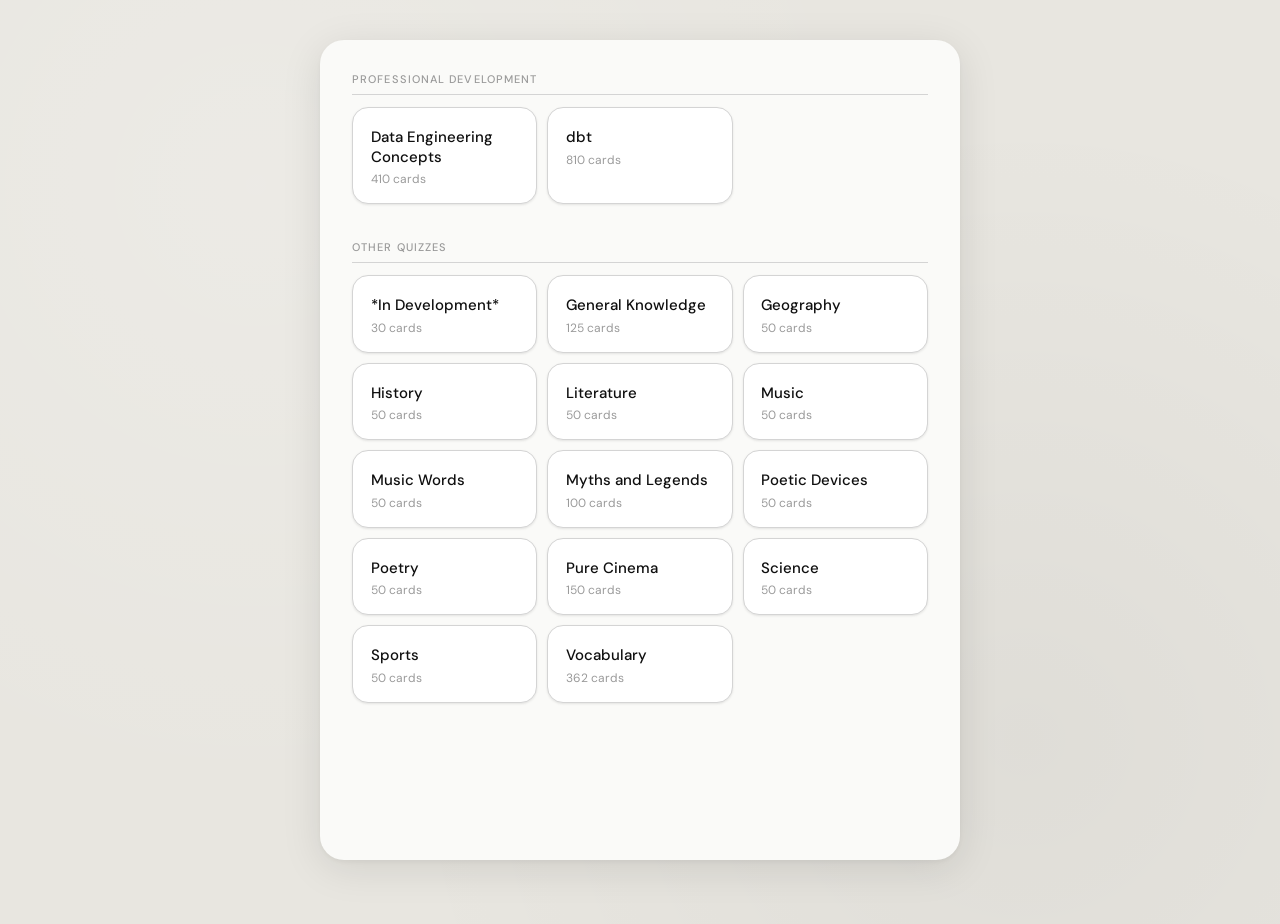
==== commit f541f565: "update to aesthetics of flashcards" ====
--- a/index.html
+++ b/index.html
@@ -34,22 +34,26 @@
       <span id="filterDeckTitle"></span>
     </div>
     <div class="filter-section" id="categorySection">
-      <div class="filter-heading">Category</div>
+      <div class="filter-heading">Category <span class="filter-optional">optional</span></div>
       <div class="filter-chips" id="categoryChips"></div>
     </div>
     <div class="filter-section" id="groupSection">
-      <div class="filter-heading">Group</div>
+      <div class="filter-heading">Group <span class="filter-optional">optional</span></div>
+      <div class="filter-hint" id="groupHint">Select a category above to filter by group</div>
       <div class="filter-chips" id="groupChips"></div>
     </div>
     <div class="filter-section">
-      <div class="filter-heading">Difficulty</div>
+      <div class="filter-heading">Difficulty <span class="filter-optional">optional</span></div>
       <div class="filter-chips" id="difficultyChips"></div>
     </div>
     <div class="filter-footer">
       <div class="filter-count-wrap">
         <span id="filterCount" class="filter-count"></span>
       </div>
-      <div class="deck-size-row" id="deckSizeRow"></div>
+      <div id="deckSizeSection" style="display:none">
+        <div class="filter-heading" style="margin-bottom:0.65rem">How many cards?</div>
+        <div class="deck-size-row" id="deckSizeRow"></div>
+      </div>
       <button class="start-btn" id="startBtn" onclick="startFiltered()">Start</button>
     </div>
   </div>
@@ -99,16 +103,18 @@
         </div>
       </div>
 
-      <p class="hint" id="hintText">Click the card to reveal the answer</p>
+      <div class="response-block" id="responseBlock">
+        <p class="hint" id="hintText">Click the card to reveal the answer</p>
+        <div class="rating-row" id="ratingRow" style="display:none">
+          <button class="rating-btn Good" onclick="rate('Good')">Got it</button>
+          <button class="rating-btn Ok"   onclick="rate('Ok')">OK</button>
+          <button class="rating-btn Hard" onclick="rate('Hard')">Hard</button>
+        </div>
+      </div>
       <div class="controls">
         <button class="nav-btn" id="prevBtn" onclick="prev()">← Prev</button>
         <span id="cardNum"></span>
         <button class="nav-btn" id="nextBtn" onclick="next()">Next →</button>
-      </div>
-      <div class="rating-row" id="ratingRow" style="display:none">
-        <button class="rating-btn Good" onclick="rate('Good')">Got it</button>
-        <button class="rating-btn Ok"   onclick="rate('Ok')">OK</button>
-        <button class="rating-btn Hard" onclick="rate('Hard')">Hard</button>
       </div>
     </div>
 
--- a/style.css
+++ b/style.css
@@ -7,6 +7,7 @@
   --ink-mid:    #4a4a4a;
   --ink-soft:   #9a9a9a;
   --ink-faint:  #d4d4d4;
+  --bg:         #e8e6e0;
   --surface:    #fafaf8;
   --card:       #ffffff;
   --card-back:  #f4f3ef;
@@ -26,7 +27,10 @@
 
 body {
   font-family: 'DM Sans', sans-serif;
-  background: var(--surface);
+  background-color: var(--bg);
+  background-image:
+    radial-gradient(circle at 20% 20%, rgba(255,255,255,0.18) 0%, transparent 50%),
+    radial-gradient(circle at 80% 80%, rgba(0,0,0,0.04) 0%, transparent 50%);
   color: var(--ink);
   min-height: 100vh;
   display: flex;
@@ -35,7 +39,14 @@
   padding: 2.5rem 1.25rem 4rem;
 }
 
-#app { width: 100%; max-width: 640px; }
+#app {
+  width: 100%; max-width: 640px;
+  background: var(--surface);
+  border-radius: var(--radius-xl);
+  box-shadow: 0 2px 4px rgba(0,0,0,0.04), 0 8px 40px rgba(0,0,0,0.10);
+  padding: 2rem 2rem;
+  min-height: calc(100vh - 5rem);
+}
 
 /* ── Typography ──────────────────────────────────────────────── */
 .serif { font-family: 'DM Serif Display', serif; }
@@ -144,6 +155,15 @@
   font-size: 11px; font-weight: 500;
   text-transform: uppercase; letter-spacing: 0.1em;
   color: var(--ink-soft); margin-bottom: 0.65rem;
+  display: flex; align-items: center; gap: 8px;
+}
+.filter-optional {
+  font-size: 10px; font-weight: 400; text-transform: none;
+  letter-spacing: 0; color: var(--ink-faint);
+}
+.filter-hint {
+  font-size: 12px; color: var(--ink-faint);
+  font-style: italic; padding: 0.5rem 0;
 }
 .filter-chips    { display: grid; grid-template-columns: repeat(auto-fill, minmax(145px, 1fr)); gap: 8px; }
 
@@ -159,9 +179,14 @@
 }
 .chip:hover { border-color: var(--ink-soft); color: var(--ink); box-shadow: var(--shadow-md); }
 .chip.selected            { background: var(--ink); border-color: var(--ink); color: #fff; box-shadow: var(--shadow-md); }
+.chip.selected .chip-count { color: rgba(255,255,255,0.6); }
 .chip.diff-Easy.selected  { background: var(--green); border-color: var(--green); color: #fff; }
 .chip.diff-Medium.selected{ background: var(--amber); border-color: var(--amber); color: #fff; }
 .chip.diff-Hard.selected  { background: var(--red);   border-color: var(--red);   color: #fff; }
+.chip-count {
+  font-size: 10px; font-weight: 400;
+  color: var(--ink-soft); margin-left: 4px;
+}
 
 /* ── Filter footer ───────────────────────────────────────────── */
 .filter-footer {
@@ -186,6 +211,8 @@
 }
 .size-tile:hover   { border-color: var(--ink-soft); color: var(--ink); }
 .size-tile.selected { background: var(--ink); border-color: var(--ink); color: #fff; box-shadow: var(--shadow-md); }
+.size-tile.selected .size-tile-sub { color: rgba(255,255,255,0.6); }
+.size-tile-sub { font-size: 11px; font-weight: 400; color: var(--ink-soft); margin-left: 3px; }
 
 .start-btn {
   align-self: flex-end;
@@ -287,12 +314,42 @@
 .flag-submit   { font-family: 'DM Sans', sans-serif; font-size: 13px; padding: 6px 14px; border: 1px solid var(--red); border-radius: var(--radius-xl); background: var(--card); color: var(--red); cursor: pointer; transition: background 0.15s; }
 .flag-submit:hover { background: var(--red-dim); }
 
-/* ── Hint & nav ──────────────────────────────────────────────── */
+/* ── Response block ──────────────────────────────────────────── */
+.response-block {
+  background: var(--card-back);
+  border: 1px solid var(--ink-faint);
+  border-radius: var(--radius-lg);
+  padding: 1rem;
+  margin-bottom: 0.875rem;
+  text-align: center;
+}
 .hint {
   font-size: 12px; color: var(--ink-soft);
-  margin-bottom: 1rem; text-align: center;
+  margin-bottom: 0; letter-spacing: 0.01em;
+}
+.hint.answered {
+  font-size: 12px; font-weight: 500;
+  color: var(--ink-mid); margin-bottom: 0.75rem;
   letter-spacing: 0.01em;
 }
+.rating-row { display: flex; gap: 8px; justify-content: center; }
+.rating-btn {
+  flex: 1; padding: 9px 0;
+  border: 1px solid var(--ink-faint); border-radius: var(--radius-md);
+  background: var(--card); color: var(--ink-soft);
+  font-family: 'DM Sans', sans-serif; font-size: 13px; font-weight: 500;
+  cursor: pointer; transition: all 0.15s;
+  box-shadow: var(--shadow-sm);
+}
+.rating-btn:hover  { box-shadow: var(--shadow-md); transform: translateY(-1px); }
+.rating-btn.Good   { border-color: var(--green); color: var(--green); }
+.rating-btn.Good:hover { background: var(--green-dim); }
+.rating-btn.Ok     { border-color: var(--amber); color: var(--amber); }
+.rating-btn.Ok:hover   { background: var(--amber-dim); }
+.rating-btn.Hard   { border-color: var(--red);   color: var(--red); }
+.rating-btn.Hard:hover { background: var(--red-dim); }
+
+/* ── Nav controls ────────────────────────────────────────────── */
 .controls { display: flex; align-items: center; justify-content: space-between; margin-bottom: 1rem; }
 .controls span { font-size: 13px; font-weight: 500; color: var(--ink-soft); }
 
@@ -307,26 +364,6 @@
 }
 .nav-btn:hover    { border-color: var(--ink-soft); color: var(--ink); box-shadow: var(--shadow-md); }
 .nav-btn:disabled { opacity: 0.3; cursor: default; box-shadow: none; }
-
-/* ── Rating buttons ──────────────────────────────────────────── */
-.rating-row { display: flex; gap: 8px; justify-content: center; margin-bottom: 1.25rem; }
-.rating-btn {
-  flex: 1; padding: 9px 0;
-  border: 1px solid var(--ink-faint); border-radius: var(--radius-md);
-  background: var(--card); color: var(--ink-soft);
-  font-family: 'DM Sans', sans-serif; font-size: 13px; font-weight: 500;
-  cursor: pointer; transition: all 0.15s;
-  box-shadow: var(--shadow-sm);
-}
-.rating-btn:hover  { box-shadow: var(--shadow-md); transform: translateY(-1px); }
-.rating-btn.Good   { border-color: var(--green); color: var(--green); }
-.rating-btn.Good:hover { background: var(--green-dim); }
-.rating-btn.Ok     { border-color: var(--amber); color: var(--amber); }
-.rating-btn.Ok:hover   { background: var(--amber-dim); }
-.rating-btn.Hard   { border-color: var(--red);   color: var(--red); }
-.rating-btn.Hard:hover { background: var(--red-dim); }
-
-/* ── Summary ─────────────────────────────────────────────────── */
 .summary       { text-align: center; padding: 2.5rem 1rem; }
 .summary h2    { font-family: 'DM Serif Display', serif; font-size: 1.75rem; font-weight: 400; margin-bottom: 0.4rem; }
 .summary p     { font-size: 14px; color: var(--ink-soft); margin-bottom: 1.75rem; }
